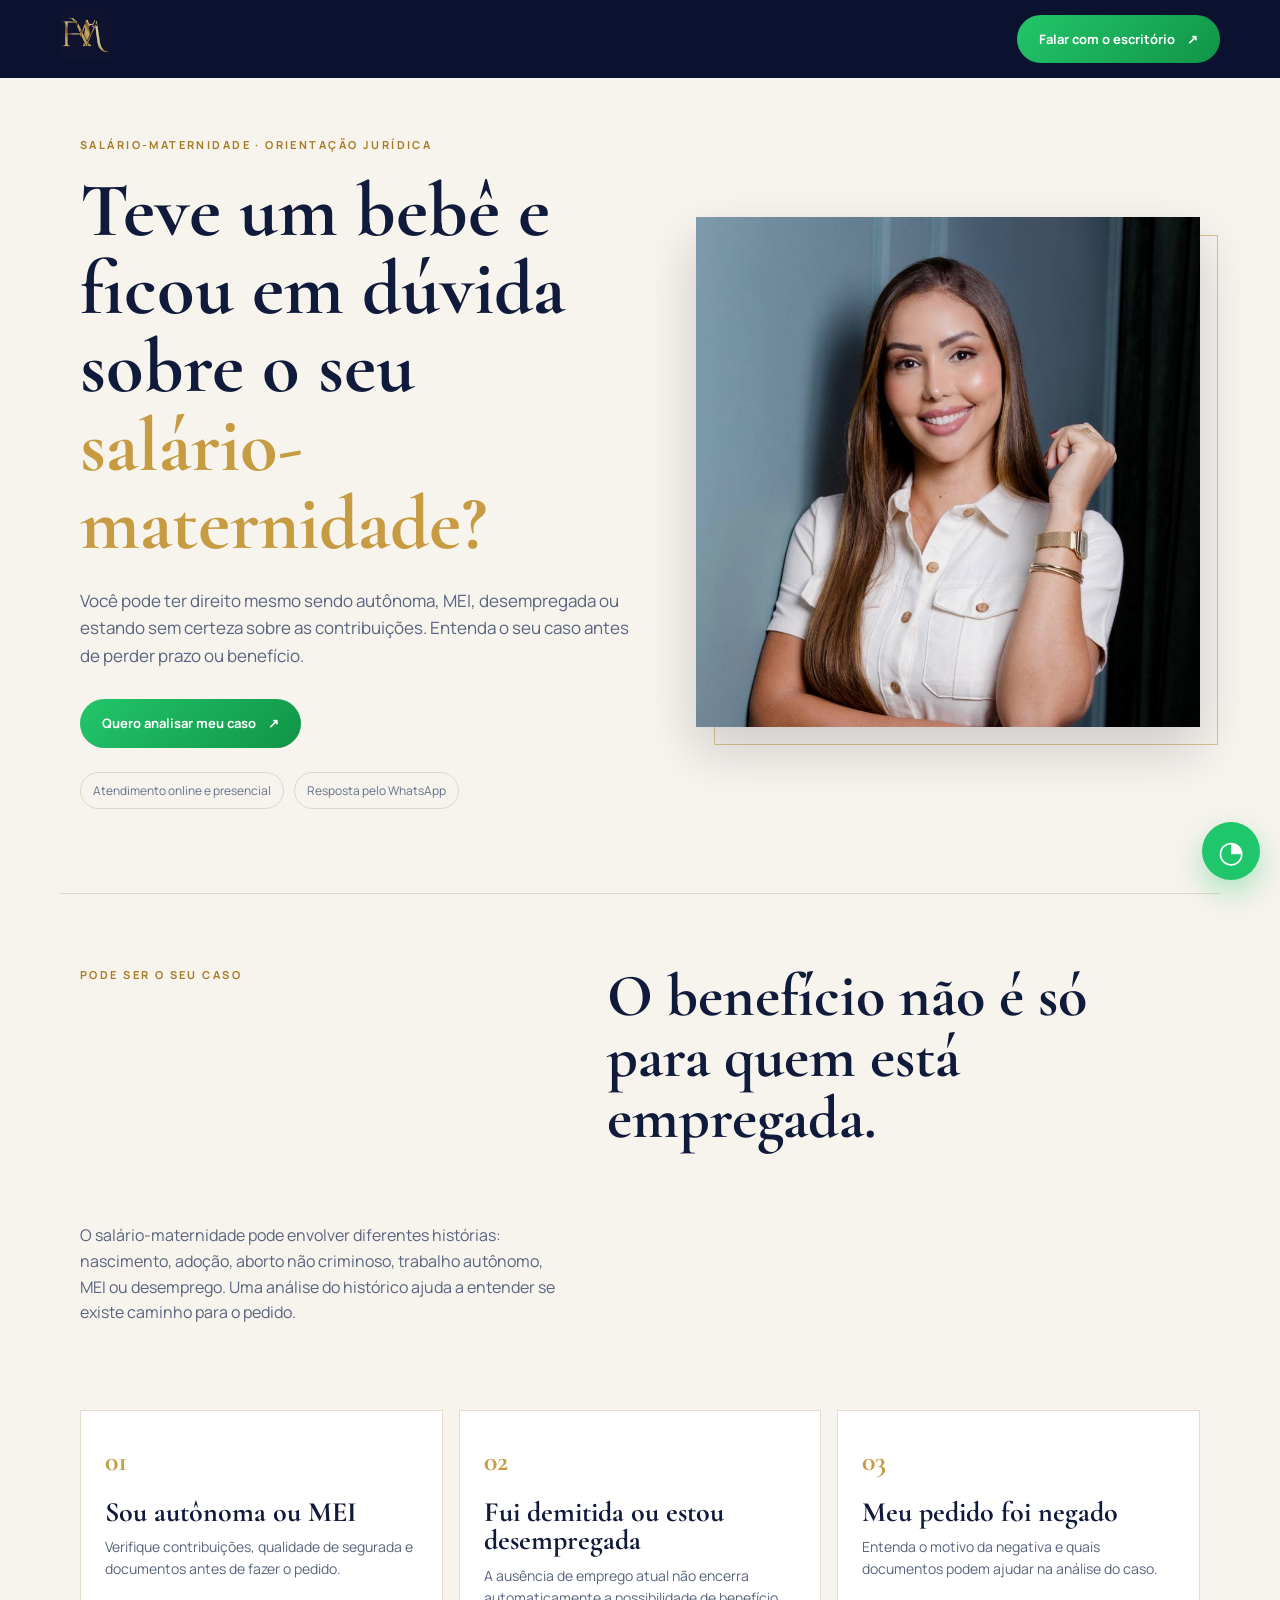
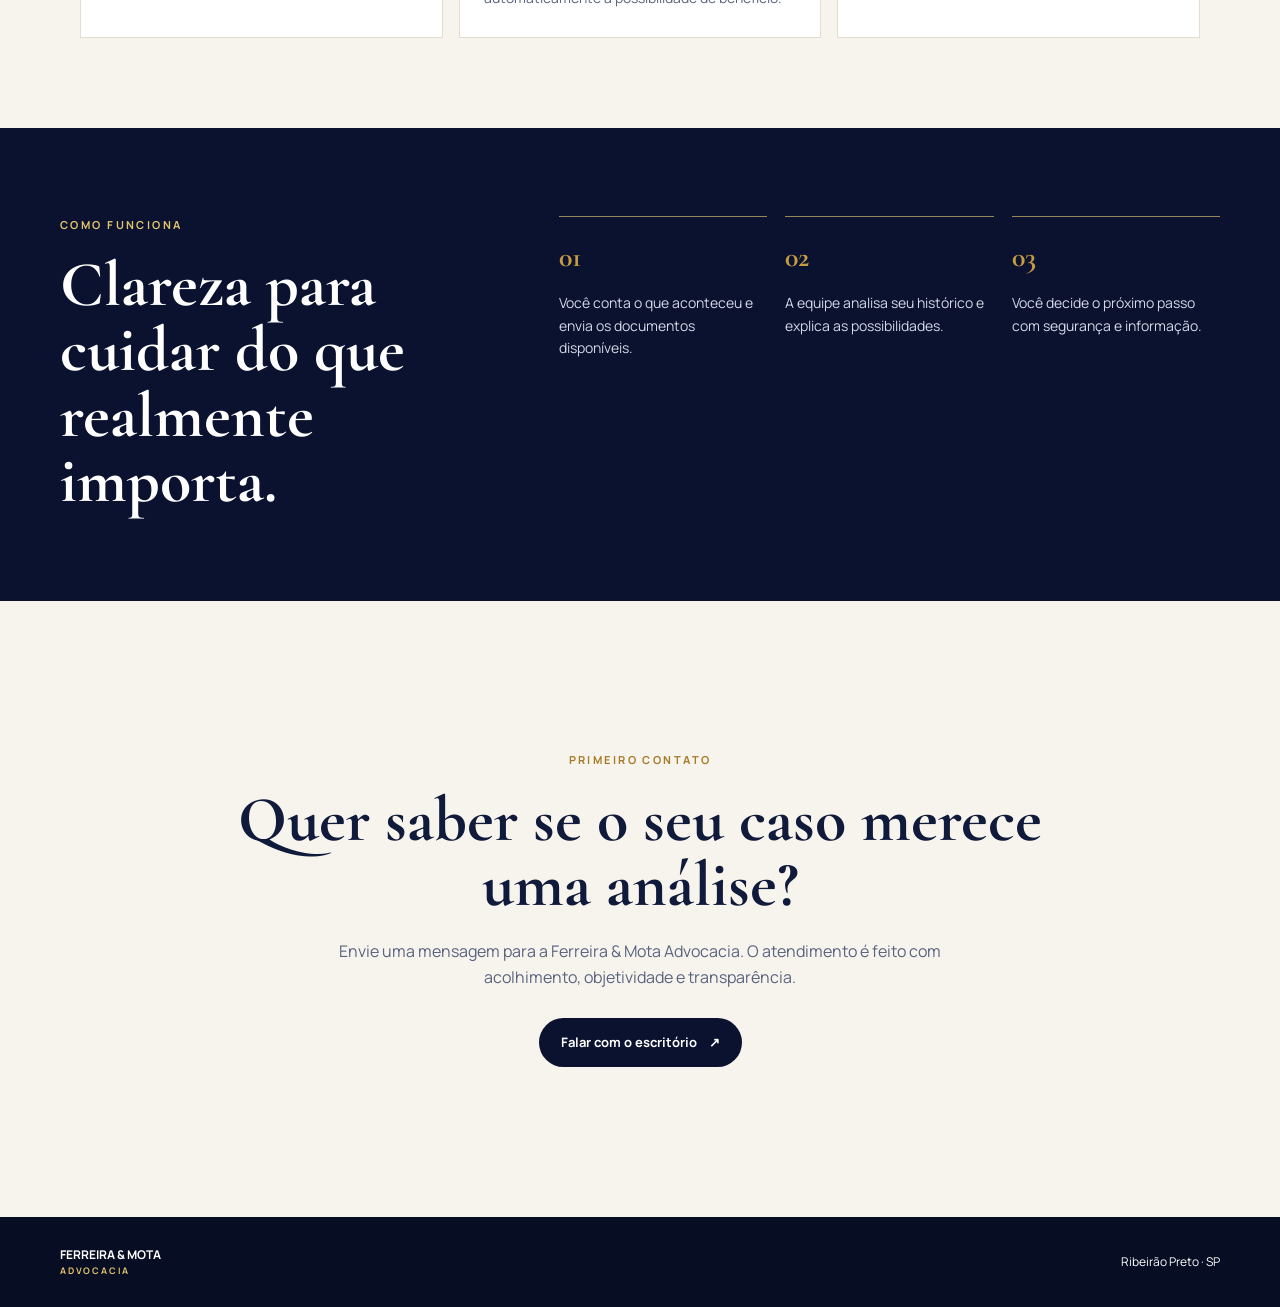
==== salariomaternidade/index.html @ eb9940be "Add salary maternity campaign landing page" ====
<!doctype html>
<html lang="pt-BR">
<head>
  <meta charset="utf-8" />
  <meta name="viewport" content="width=device-width, initial-scale=1" />
  <meta name="description" content="Orientação jurídica sobre salário-maternidade para gestantes, mães recentes, autônomas, MEIs e seguradas do INSS." />
  <link rel="canonical" href="https://ferreiraemotaadvocacia.com.br/salariomaternidade/" />
  <title>Salário-maternidade | Ferreira &amp; Mota Advocacia</title>
  <link rel="preconnect" href="https://fonts.googleapis.com">
  <link rel="preconnect" href="https://fonts.gstatic.com" crossorigin>
  <link href="https://fonts.googleapis.com/css2?family=Cormorant+Garamond:wght@500;600;700&family=Manrope:wght@400;500;600;700&display=swap" rel="stylesheet">
  <link rel="stylesheet" href="./styles.css" />
</head>
<body>
  <header class="topbar"><a href="https://ferreiraemotaadvocacia.com.br/" aria-label="Ferreira e Mota Advocacia"><img src="../assets/fm-mark.png" alt="Ferreira &amp; Mota Advocacia"></a><a class="top-cta" href="https://wa.me/5516992550625?text=Ol%C3%A1%2C%20quero%20entender%20meu%20direito%20ao%20sal%C3%A1rio-maternidade." target="_blank" rel="noreferrer">Falar com o escritório <span>↗</span></a></header>
  <main>
    <section class="hero">
      <div class="hero-copy"><p class="eyebrow">SALÁRIO-MATERNIDADE · ORIENTAÇÃO JURÍDICA</p><h1>Teve um bebê e ficou em dúvida sobre o seu <em>salário-maternidade?</em></h1><p class="lead">Você pode ter direito mesmo sendo autônoma, MEI, desempregada ou estando sem certeza sobre as contribuições. Entenda o seu caso antes de perder prazo ou benefício.</p><a class="button" href="https://wa.me/5516992550625?text=Ol%C3%A1%2C%20quero%20analisar%20meu%20direito%20ao%20sal%C3%A1rio-maternidade." target="_blank" rel="noreferrer">Quero analisar meu caso <span>↗</span></a><div class="trust"><span>Atendimento online e presencial</span><span>Resposta pelo WhatsApp</span></div></div>
      <div class="hero-photo"><img src="../assets/laila-portrait.jpg" alt="Dra. Laila Mota, da Ferreira &amp; Mota Advocacia"></div>
    </section>
    <section class="intro"><p class="eyebrow">PODE SER O SEU CASO</p><h2>O benefício não é só para quem está empregada.</h2><p>O salário-maternidade pode envolver diferentes histórias: nascimento, adoção, aborto não criminoso, trabalho autônomo, MEI ou desemprego. Uma análise do histórico ajuda a entender se existe caminho para o pedido.</p></section>
    <section class="cards"><article><b>01</b><h3>Sou autônoma ou MEI</h3><p>Verifique contribuições, qualidade de segurada e documentos antes de fazer o pedido.</p></article><article><b>02</b><h3>Fui demitida ou estou desempregada</h3><p>A ausência de emprego atual não encerra automaticamente a possibilidade de benefício.</p></article><article><b>03</b><h3>Meu pedido foi negado</h3><p>Entenda o motivo da negativa e quais documentos podem ajudar na análise do caso.</p></article></section>
    <section class="how"><div><p class="eyebrow">COMO FUNCIONA</p><h2>Clareza para cuidar do que realmente importa.</h2></div><div class="steps"><div><b>01</b><p>Você conta o que aconteceu e envia os documentos disponíveis.</p></div><div><b>02</b><p>A equipe analisa seu histórico e explica as possibilidades.</p></div><div><b>03</b><p>Você decide o próximo passo com segurança e informação.</p></div></div></section>
    <section class="cta"><p class="eyebrow">PRIMEIRO CONTATO</p><h2>Quer saber se o seu caso merece uma análise?</h2><p>Envie uma mensagem para a Ferreira &amp; Mota Advocacia. O atendimento é feito com acolhimento, objetividade e transparência.</p><a class="button light" href="https://wa.me/5516992550625?text=Ol%C3%A1%2C%20vim%20pela%20p%C3%A1gina%20de%20sal%C3%A1rio-maternidade%20e%20quero%20orienta%C3%A7%C3%A3o." target="_blank" rel="noreferrer">Falar com o escritório <span>↗</span></a></section>
  </main>
  <footer><strong>FERREIRA &amp; MOTA <small>ADVOCACIA</small></strong><span>Ribeirão Preto · SP</span></footer>
  <a class="floating" href="https://wa.me/5516992550625?text=Ol%C3%A1%2C%20quero%20orienta%C3%A7%C3%A3o%20sobre%20sal%C3%A1rio-maternidade." target="_blank" rel="noreferrer" aria-label="Falar pelo WhatsApp">◔</a>
</body>
</html>
---- salariomaternidade/styles.css ----
:root{--navy:#0b1230;--navy2:#151d42;--ink:#101a3a;--gold:#c69b42;--gold2:#e4c36e;--cream:#f7f3ed;--muted:#59647e}*{box-sizing:border-box}html{scroll-behavior:smooth}body{margin:0;background:var(--cream);color:var(--ink);font-family:Manrope,Arial,sans-serif;line-height:1.6}.topbar{height:78px;padding:14px max(20px,calc((100% - 1160px)/2));background:var(--navy);display:flex;align-items:center;justify-content:space-between;gap:18px}.topbar img{width:52px;height:52px;object-fit:cover;border-radius:8px}.top-cta,.button{display:inline-flex;align-items:center;justify-content:center;gap:12px;border-radius:999px;background:linear-gradient(135deg,#22c66b,#119447);color:#fff;text-decoration:none;font-weight:700;padding:14px 22px;font-size:13px}.hero{max-width:1160px;margin:auto;padding:58px 20px 84px;display:grid;grid-template-columns:1.05fr .95fr;gap:58px;align-items:center}.eyebrow{margin:0 0 18px;color:#a77a25;font-weight:700;font-size:11px;letter-spacing:.22em}.hero h1,h2,h3{font-family:'Cormorant Garamond',serif;line-height:1.02;margin:0}.hero h1{font-size:clamp(45px,6vw,78px);max-width:640px}.hero h1 em,h2 em{font-style:normal;color:var(--gold)}.lead{font-size:17px;color:var(--muted);max-width:590px;margin:24px 0 30px}.trust{display:flex;flex-wrap:wrap;gap:10px;margin-top:24px;color:#66708a;font-size:12px}.trust span{border:1px solid #dfd6c8;border-radius:99px;padding:8px 12px}.hero-photo{position:relative}.hero-photo:before{content:"";position:absolute;inset:18px -18px -18px 18px;border:1px solid rgba(198,155,66,.55);z-index:0}.hero-photo img{position:relative;z-index:1;display:block;width:100%;height:510px;object-fit:cover;object-position:center 20%;filter:saturate(.92);box-shadow:0 22px 50px rgba(11,18,48,.18)}.intro{max-width:1160px;margin:auto;padding:72px 20px 60px;border-top:1px solid #dfd6c8;display:grid;grid-template-columns:.9fr 1.1fr;gap:42px}.intro h2{font-size:clamp(38px,5vw,60px)}.intro>p:last-child{margin:32px 0 0;color:var(--muted);font-size:16px;max-width:530px}.cards{max-width:1160px;margin:auto;padding:24px 20px 90px;display:grid;grid-template-columns:repeat(3,1fr);gap:16px}.cards article{background:#fff;border:1px solid #e5dcd0;padding:28px 24px;min-height:220px}.cards b,.steps b{color:var(--gold);font-family:'Cormorant Garamond',serif;font-size:28px}.cards h3{font-size:28px;margin:14px 0 10px}.cards p,.steps p{color:var(--muted);margin:0;font-size:14px}.how{background:var(--navy);color:#fff;padding:88px max(20px,calc((100% - 1160px)/2));display:grid;grid-template-columns:.8fr 1.2fr;gap:58px}.how h2{font-size:clamp(40px,5vw,64px)}.how .eyebrow{color:var(--gold2)}.steps{display:grid;grid-template-columns:repeat(3,1fr);gap:18px}.steps>div{border-top:1px solid rgba(228,195,110,.65);padding-top:18px}.steps p{color:#d4d8e5;margin-top:12px}.cta{max-width:920px;margin:88px auto;padding:62px 30px;text-align:center}.cta h2{font-size:clamp(40px,5vw,65px)}.cta p:not(.eyebrow){color:var(--muted);max-width:620px;margin:22px auto 28px}.button.light{background:var(--navy)}footer{padding:28px max(20px,calc((100% - 1160px)/2));background:#070d22;color:#fff;display:flex;justify-content:space-between;gap:18px;align-items:center;font-size:12px}footer small{display:block;color:var(--gold2);font-size:9px;letter-spacing:.2em}.floating{position:fixed;right:20px;bottom:20px;width:58px;height:58px;border-radius:50%;background:#20c66b;color:white;display:grid;place-items:center;text-decoration:none;font-size:30px;box-shadow:0 12px 30px rgba(32,198,107,.35);z-index:5}@media(max-width:780px){.topbar{height:70px}.topbar img{width:44px;height:44px}.top-cta{padding:12px 16px;font-size:11px}.hero,.intro,.how{grid-template-columns:1fr}.hero{padding-top:42px;gap:42px}.hero h1{font-size:50px}.hero-photo img{height:430px}.intro{gap:14px}.cards,.steps{grid-template-columns:1fr}.cards{padding-bottom:64px}.how{gap:38px;padding-top:70px;padding-bottom:70px}.cta{margin:48px auto;padding:42px 20px}footer{display:block}footer span{display:block;margin-top:10px}}
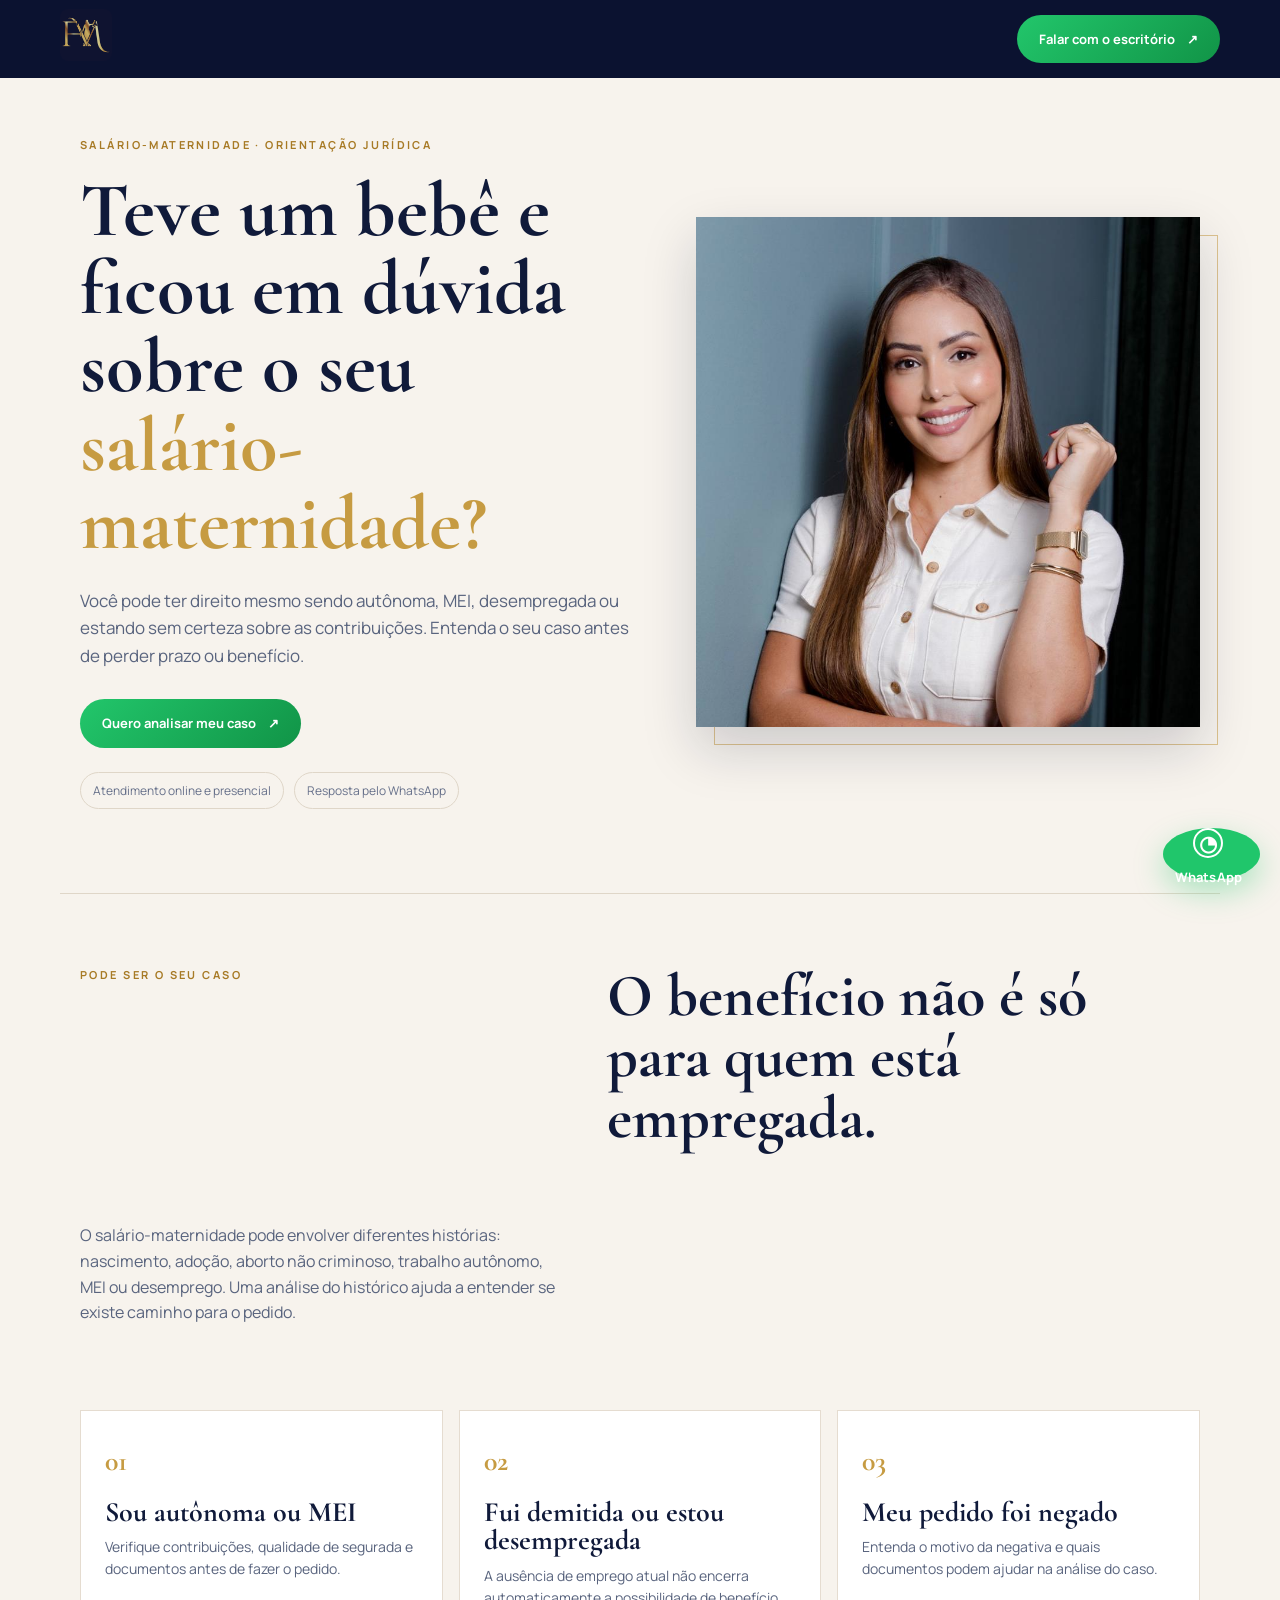
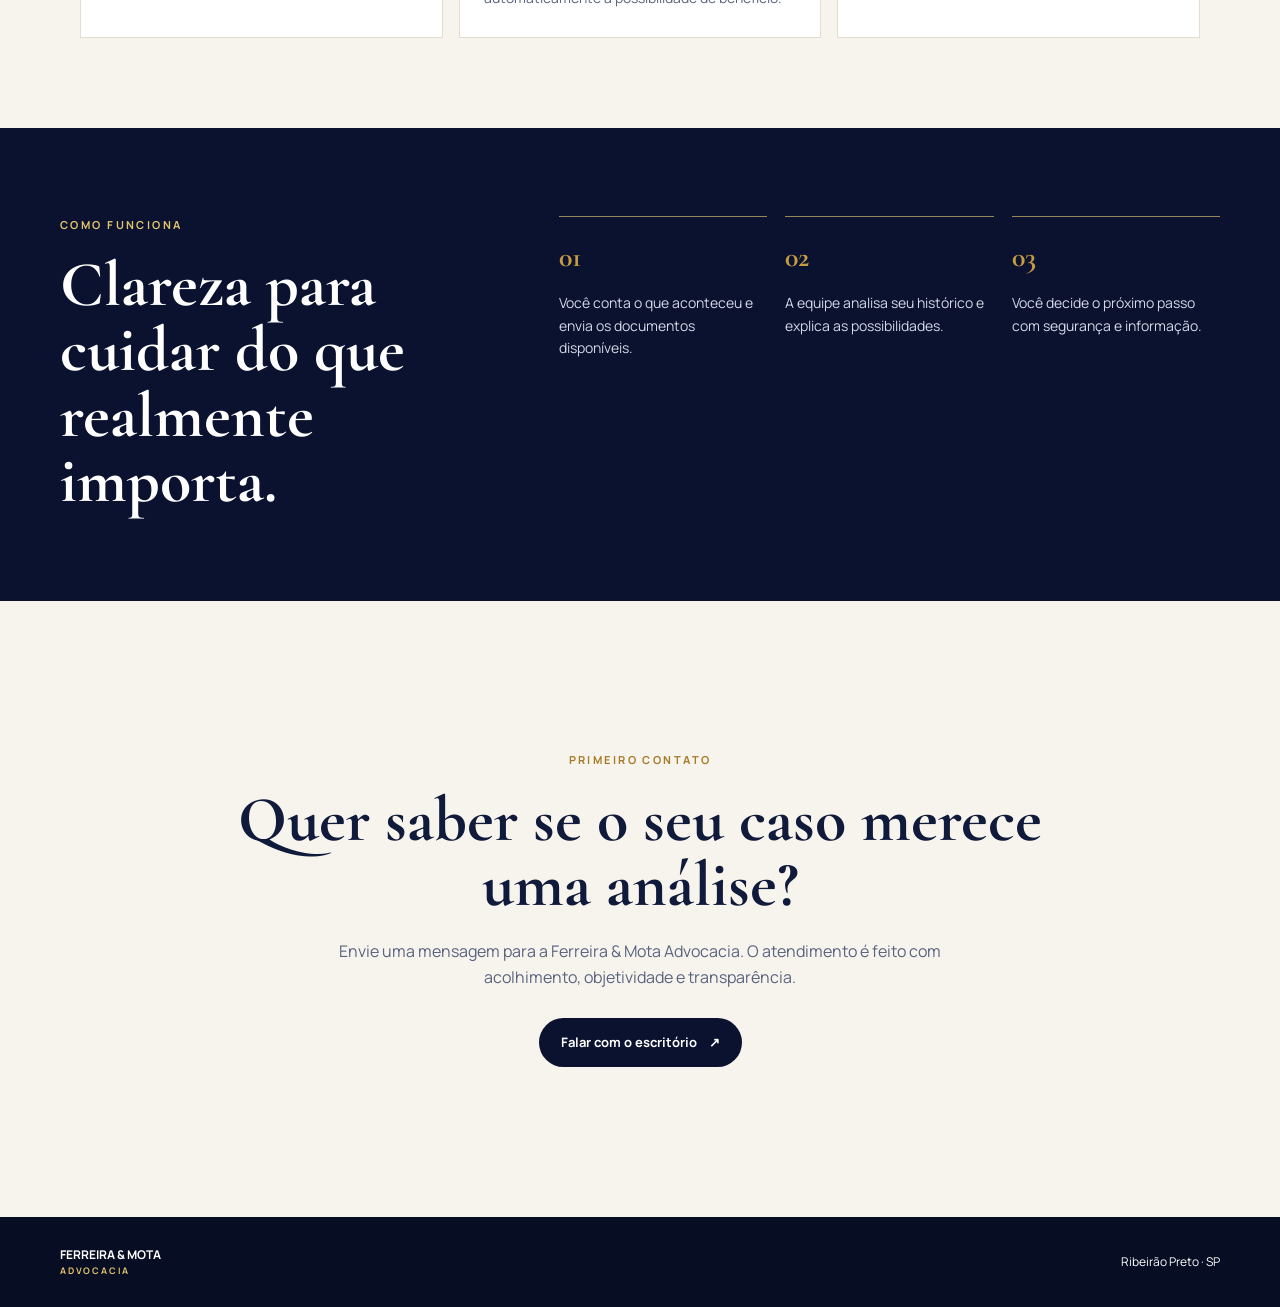
==== commit 32e2bf80: "Clarify floating WhatsApp button" ====
--- a/salariomaternidade/index.html
+++ b/salariomaternidade/index.html
@@ -10,6 +10,7 @@
   <link rel="preconnect" href="https://fonts.gstatic.com" crossorigin>
   <link href="https://fonts.googleapis.com/css2?family=Cormorant+Garamond:wght@500;600;700&family=Manrope:wght@400;500;600;700&display=swap" rel="stylesheet">
   <link rel="stylesheet" href="./styles.css" />
+  <style>.floating{width:auto;height:52px;padding:0 18px 0 12px;gap:9px;font-size:13px;font-family:Manrope,Arial,sans-serif;font-weight:700;letter-spacing:.01em}.floating .wa-icon{width:30px;height:30px;border:2px solid #fff;border-radius:50%;display:grid;place-items:center;font-size:21px;line-height:1}.floating:hover{transform:translateY(-2px) scale(1.02)}@media(max-width:780px){.floating{height:50px;padding-right:16px}.floating .wa-icon{width:29px;height:29px}}</style>
 </head>
 <body>
   <header class="topbar"><a href="https://ferreiraemotaadvocacia.com.br/" aria-label="Ferreira e Mota Advocacia"><img src="../assets/fm-mark.png" alt="Ferreira &amp; Mota Advocacia"></a><a class="top-cta" href="https://wa.me/5516992550625?text=Ol%C3%A1%2C%20quero%20entender%20meu%20direito%20ao%20sal%C3%A1rio-maternidade." target="_blank" rel="noreferrer">Falar com o escritório <span>↗</span></a></header>
@@ -24,6 +25,6 @@
     <section class="cta"><p class="eyebrow">PRIMEIRO CONTATO</p><h2>Quer saber se o seu caso merece uma análise?</h2><p>Envie uma mensagem para a Ferreira &amp; Mota Advocacia. O atendimento é feito com acolhimento, objetividade e transparência.</p><a class="button light" href="https://wa.me/5516992550625?text=Ol%C3%A1%2C%20vim%20pela%20p%C3%A1gina%20de%20sal%C3%A1rio-maternidade%20e%20quero%20orienta%C3%A7%C3%A3o." target="_blank" rel="noreferrer">Falar com o escritório <span>↗</span></a></section>
   </main>
   <footer><strong>FERREIRA &amp; MOTA <small>ADVOCACIA</small></strong><span>Ribeirão Preto · SP</span></footer>
-  <a class="floating" href="https://wa.me/5516992550625?text=Ol%C3%A1%2C%20quero%20orienta%C3%A7%C3%A3o%20sobre%20sal%C3%A1rio-maternidade." target="_blank" rel="noreferrer" aria-label="Falar pelo WhatsApp">◔</a>
+  <a class="floating" href="https://wa.me/5516992550625?text=Ol%C3%A1%2C%20quero%20orienta%C3%A7%C3%A3o%20sobre%20sal%C3%A1rio-maternidade." target="_blank" rel="noreferrer" aria-label="Falar pelo WhatsApp"><span class="wa-icon">◔</span><span>WhatsApp</span></a>
 </body>
 </html>
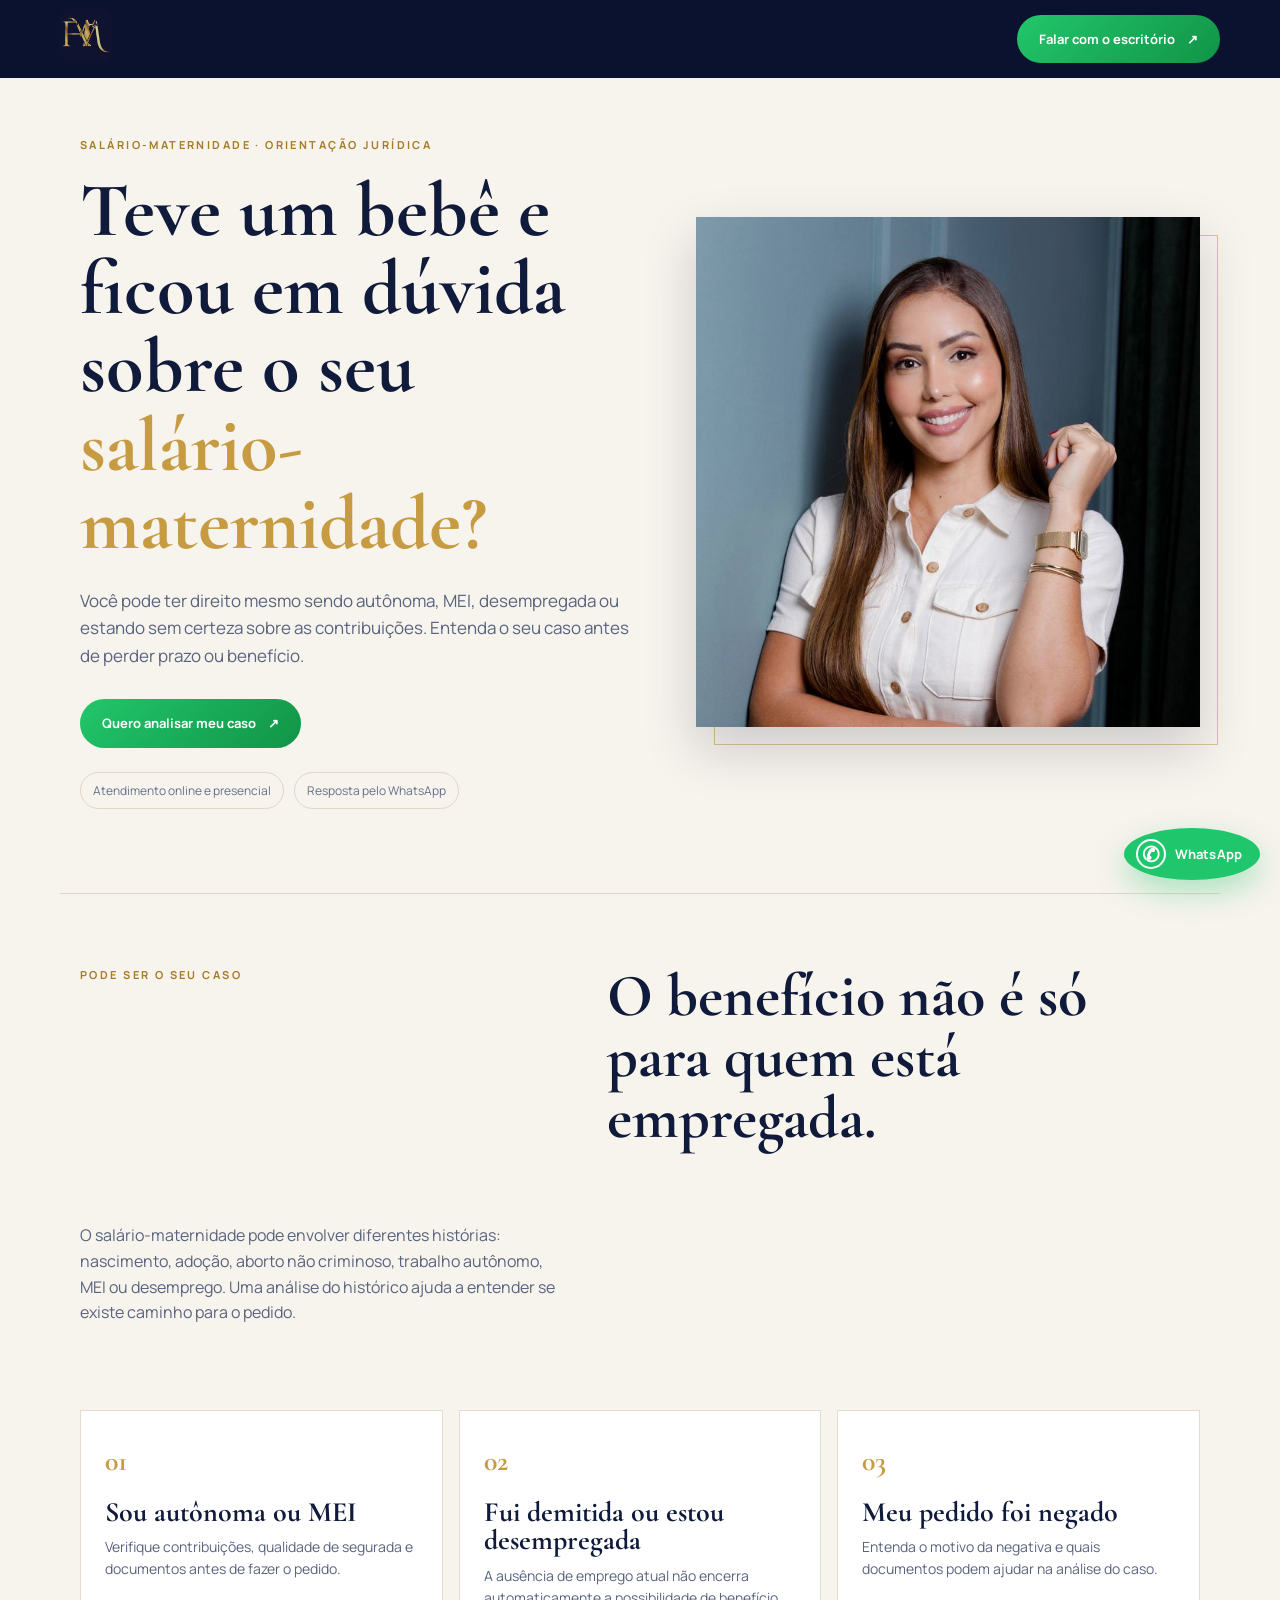
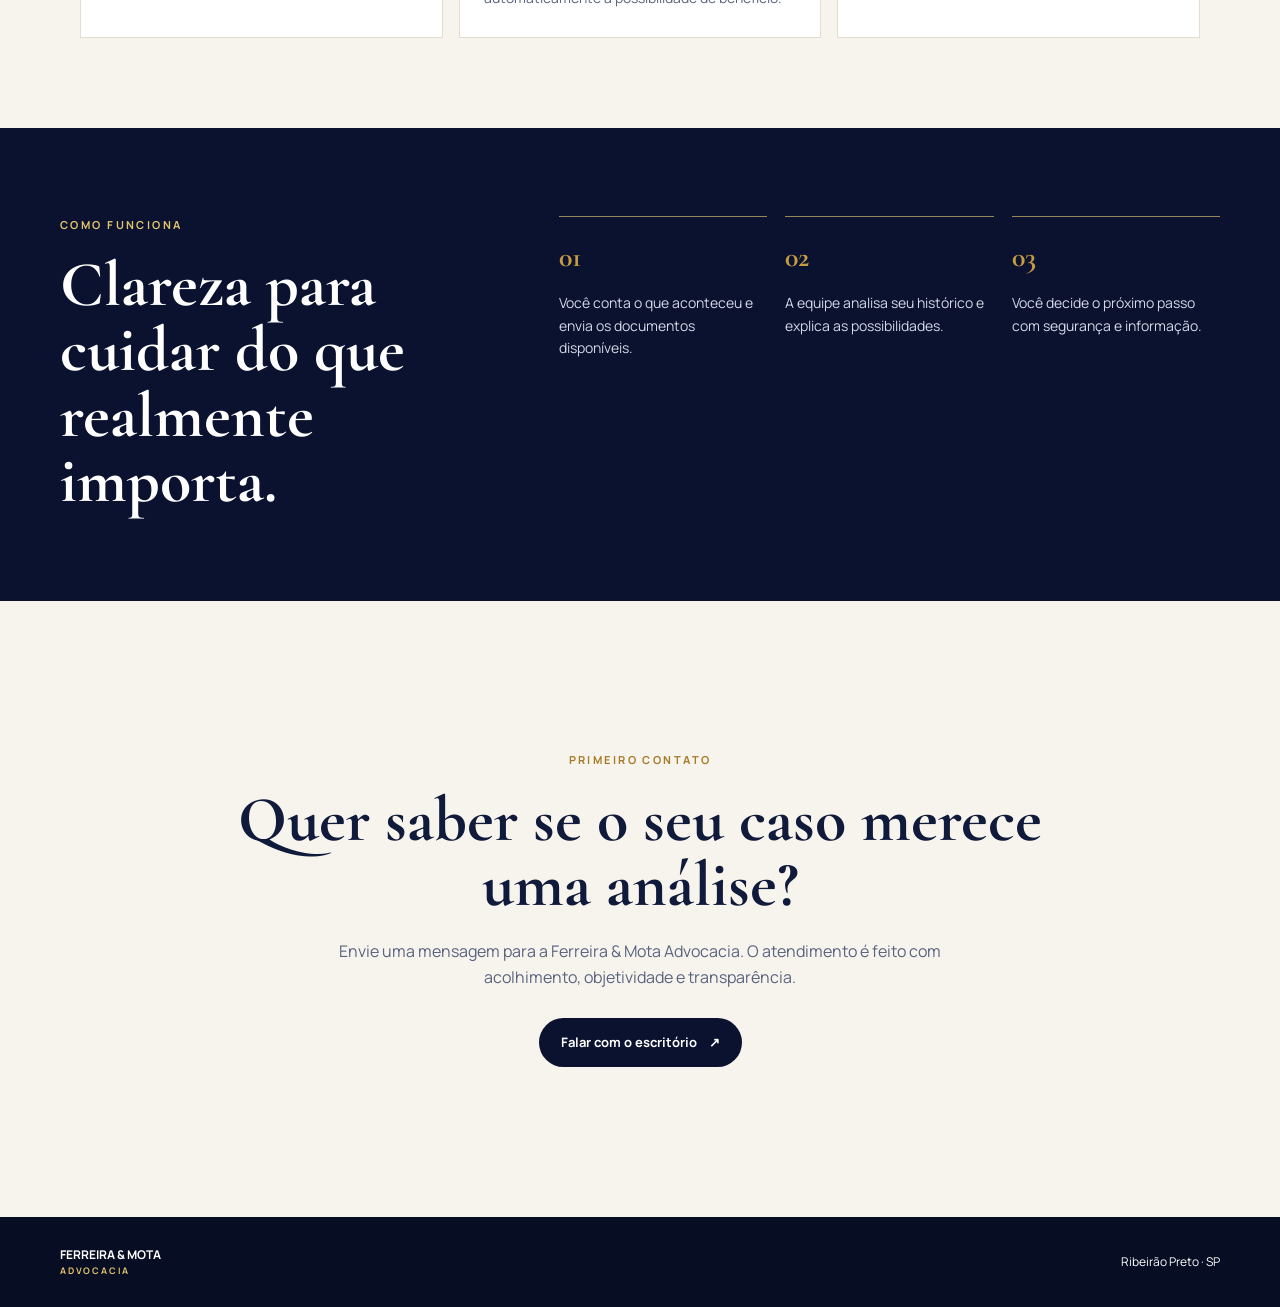
==== commit d9afb444: "Polish floating WhatsApp button layout" ====
--- a/salariomaternidade/index.html
+++ b/salariomaternidade/index.html
@@ -10,7 +10,7 @@
   <link rel="preconnect" href="https://fonts.gstatic.com" crossorigin>
   <link href="https://fonts.googleapis.com/css2?family=Cormorant+Garamond:wght@500;600;700&family=Manrope:wght@400;500;600;700&display=swap" rel="stylesheet">
   <link rel="stylesheet" href="./styles.css" />
-  <style>.floating{width:auto;height:52px;padding:0 18px 0 12px;gap:9px;font-size:13px;font-family:Manrope,Arial,sans-serif;font-weight:700;letter-spacing:.01em}.floating .wa-icon{width:30px;height:30px;border:2px solid #fff;border-radius:50%;display:grid;place-items:center;font-size:21px;line-height:1}.floating:hover{transform:translateY(-2px) scale(1.02)}@media(max-width:780px){.floating{height:50px;padding-right:16px}.floating .wa-icon{width:29px;height:29px}}</style>
+  <style>.floating{display:flex;align-items:center;justify-content:center;white-space:nowrap;width:auto;height:52px;padding:0 18px 0 12px;gap:9px;font-size:13px;font-family:Manrope,Arial,sans-serif;font-weight:700;line-height:1;letter-spacing:.01em}.floating .wa-icon{width:30px;height:30px;border:2px solid #fff;border-radius:50%;display:grid;place-items:center;flex:0 0 30px;font-size:21px;line-height:1}.floating:hover{transform:translateY(-2px) scale(1.02)}@media(max-width:780px){.floating{height:50px;padding-right:16px}.floating .wa-icon{width:29px;height:29px;flex-basis:29px}}</style>
 </head>
 <body>
   <header class="topbar"><a href="https://ferreiraemotaadvocacia.com.br/" aria-label="Ferreira e Mota Advocacia"><img src="../assets/fm-mark.png" alt="Ferreira &amp; Mota Advocacia"></a><a class="top-cta" href="https://wa.me/5516992550625?text=Ol%C3%A1%2C%20quero%20entender%20meu%20direito%20ao%20sal%C3%A1rio-maternidade." target="_blank" rel="noreferrer">Falar com o escritório <span>↗</span></a></header>
@@ -25,6 +25,6 @@
     <section class="cta"><p class="eyebrow">PRIMEIRO CONTATO</p><h2>Quer saber se o seu caso merece uma análise?</h2><p>Envie uma mensagem para a Ferreira &amp; Mota Advocacia. O atendimento é feito com acolhimento, objetividade e transparência.</p><a class="button light" href="https://wa.me/5516992550625?text=Ol%C3%A1%2C%20vim%20pela%20p%C3%A1gina%20de%20sal%C3%A1rio-maternidade%20e%20quero%20orienta%C3%A7%C3%A3o." target="_blank" rel="noreferrer">Falar com o escritório <span>↗</span></a></section>
   </main>
   <footer><strong>FERREIRA &amp; MOTA <small>ADVOCACIA</small></strong><span>Ribeirão Preto · SP</span></footer>
-  <a class="floating" href="https://wa.me/5516992550625?text=Ol%C3%A1%2C%20quero%20orienta%C3%A7%C3%A3o%20sobre%20sal%C3%A1rio-maternidade." target="_blank" rel="noreferrer" aria-label="Falar pelo WhatsApp"><span class="wa-icon">◔</span><span>WhatsApp</span></a>
+  <a class="floating" href="https://wa.me/5516992550625?text=Ol%C3%A1%2C%20quero%20orienta%C3%A7%C3%A3o%20sobre%20sal%C3%A1rio-maternidade." target="_blank" rel="noreferrer" aria-label="Falar pelo WhatsApp"><span class="wa-icon">✆</span><span>WhatsApp</span></a>
 </body>
 </html>
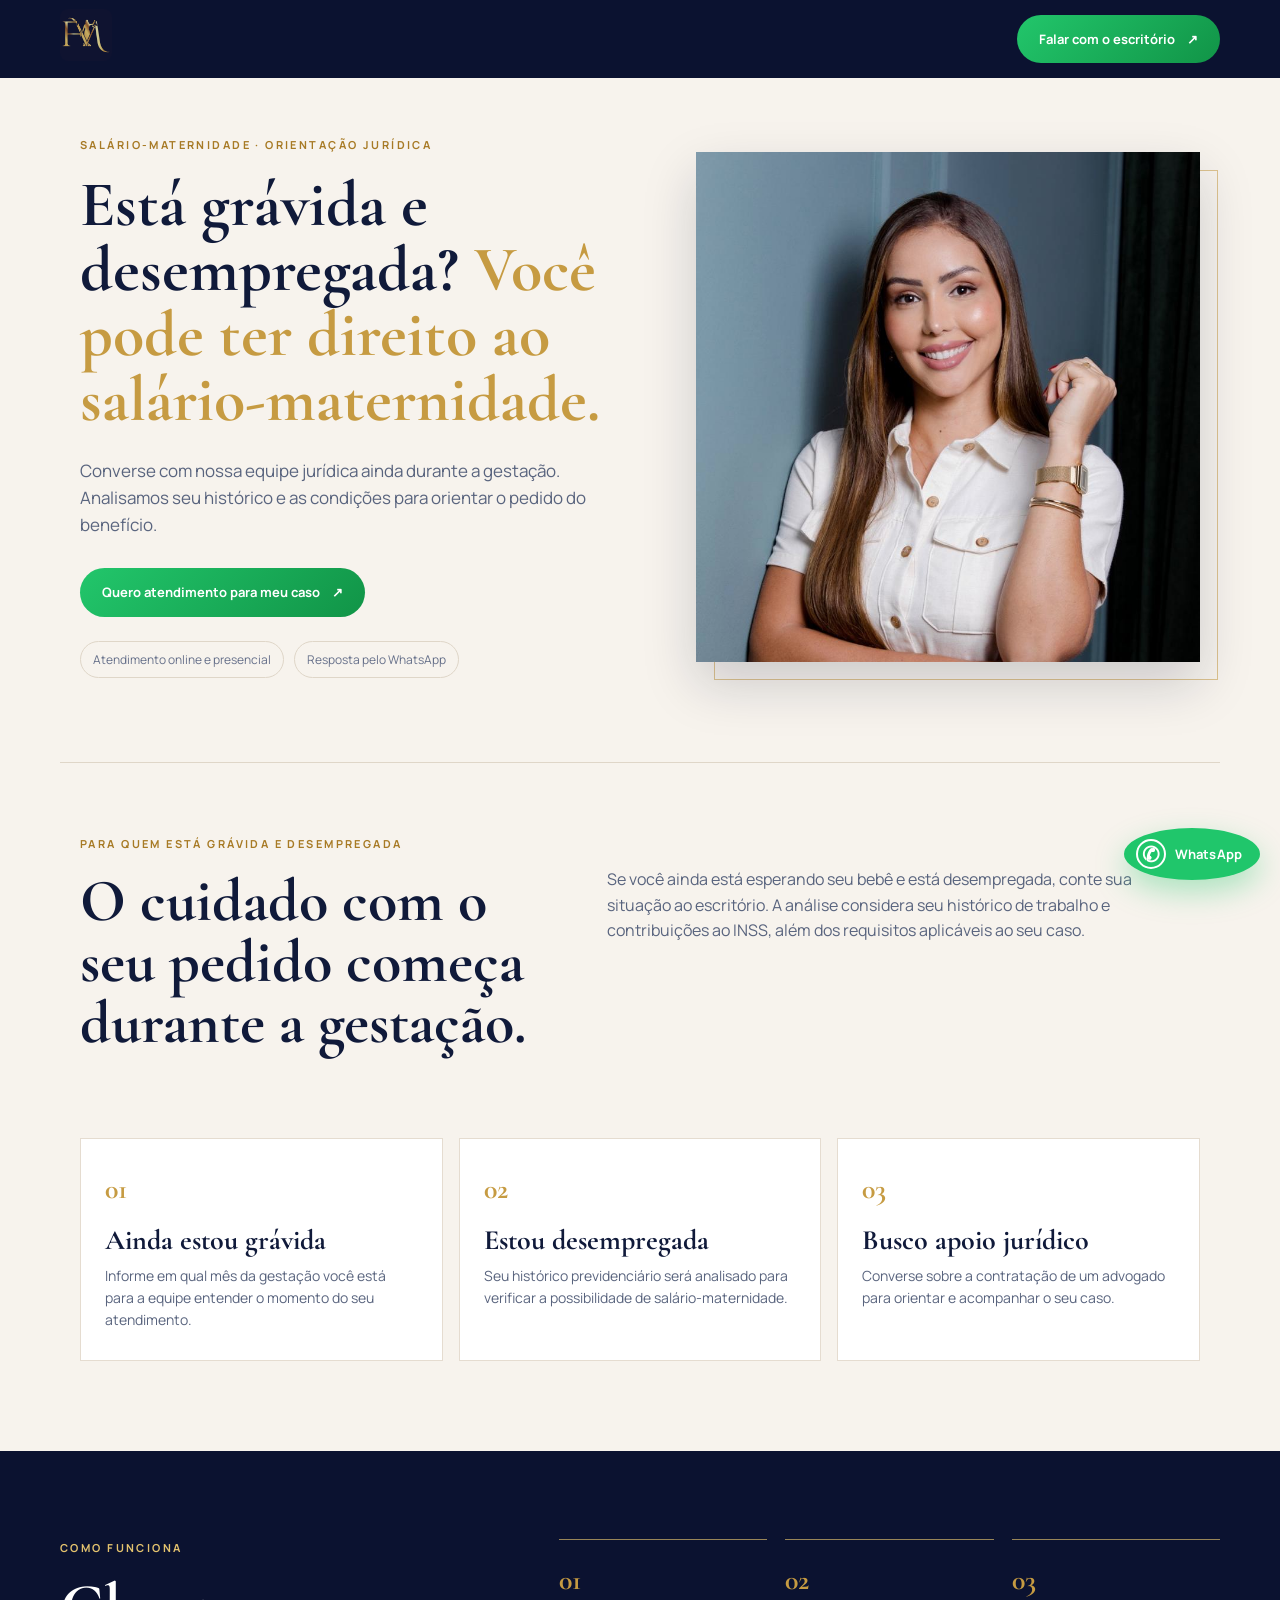
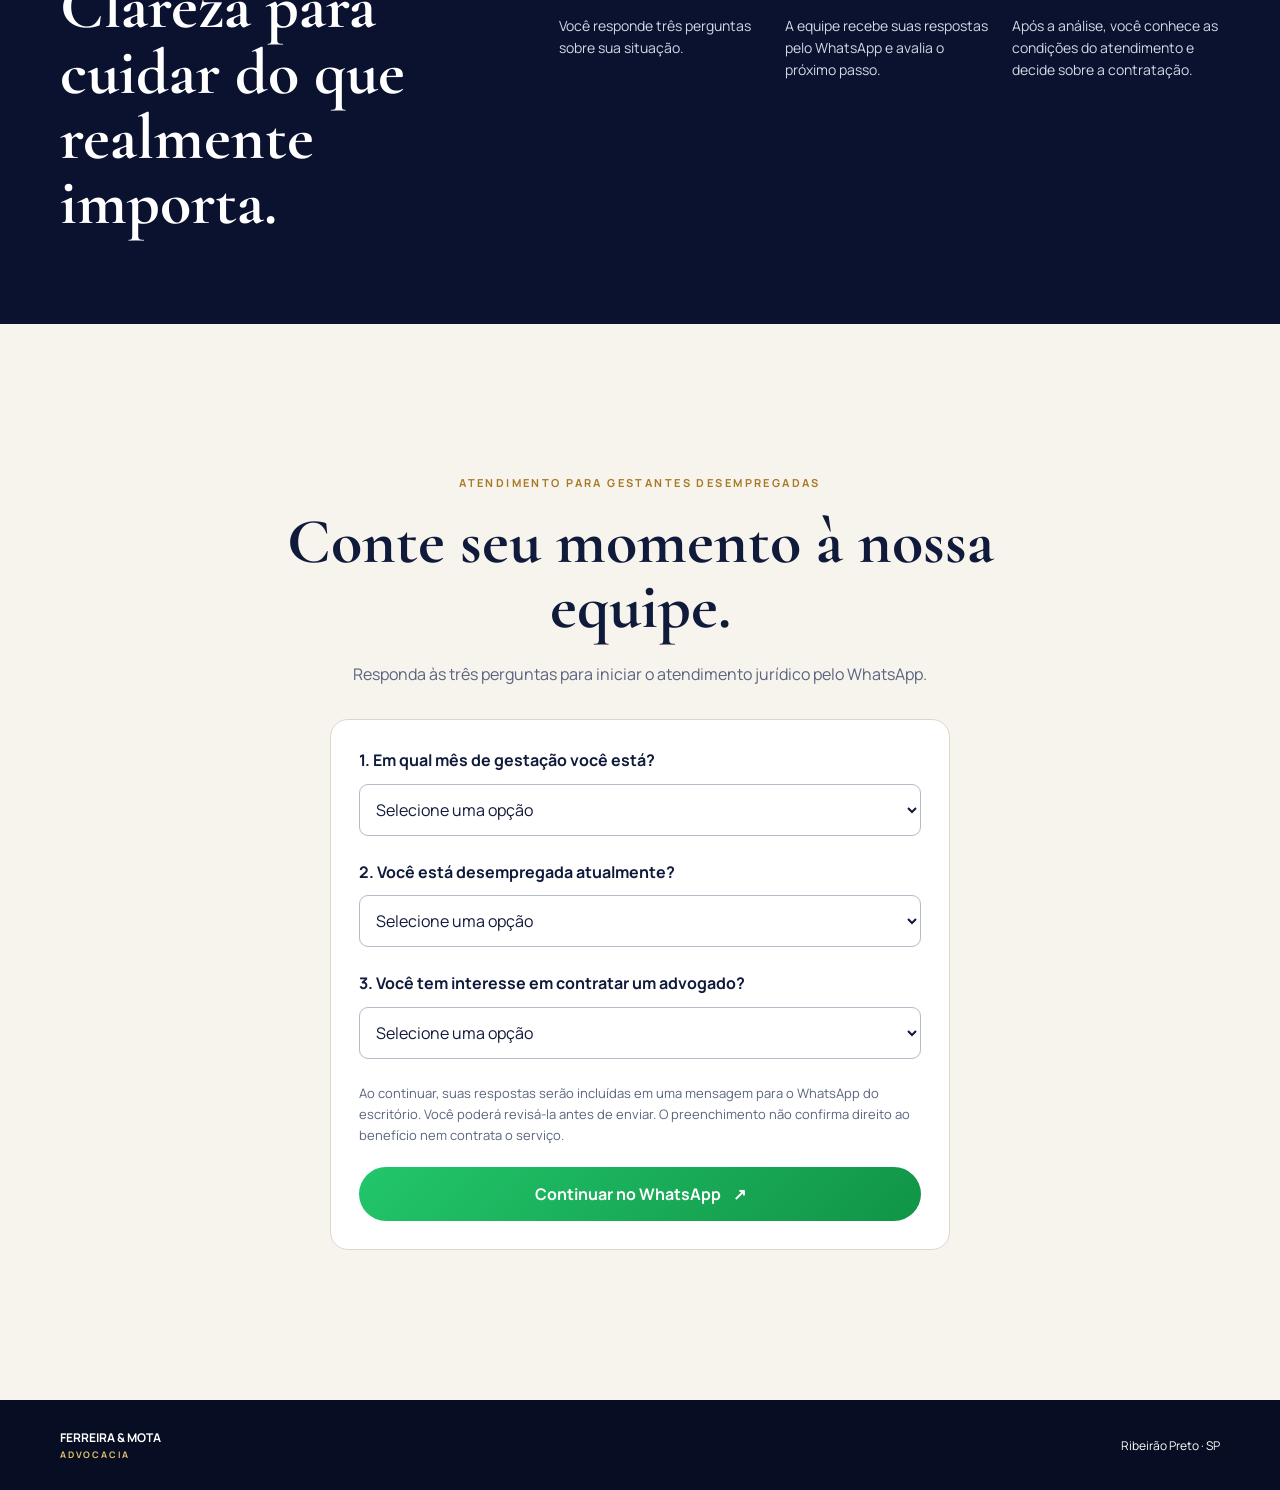
==== commit 135f0633: "Focus maternity campaign on pregnant unemployed leads and add qualification form" ====
--- a/salariomaternidade/index.html
+++ b/salariomaternidade/index.html
@@ -3,7 +3,7 @@
 <head>
   <meta charset="utf-8" />
   <meta name="viewport" content="width=device-width, initial-scale=1" />
-  <meta name="description" content="Orientação jurídica sobre salário-maternidade para gestantes, mães recentes, autônomas, MEIs e seguradas do INSS." />
+  <meta name="description" content="Está grávida e desempregada? Atendimento jurídico sobre salário-maternidade para gestantes. Conte seu caso à Ferreira & Mota Advocacia." />
   <link rel="canonical" href="https://ferreiraemotaadvocacia.com.br/salariomaternidade/" />
   <title>Salário-maternidade | Ferreira &amp; Mota Advocacia</title>
   <link rel="preconnect" href="https://fonts.googleapis.com">
@@ -11,20 +11,32 @@
   <link href="https://fonts.googleapis.com/css2?family=Cormorant+Garamond:wght@500;600;700&family=Manrope:wght@400;500;600;700&display=swap" rel="stylesheet">
   <link rel="stylesheet" href="./styles.css" />
   <style>.floating{display:flex;align-items:center;justify-content:center;white-space:nowrap;width:auto;height:52px;padding:0 18px 0 12px;gap:9px;font-size:13px;font-family:Manrope,Arial,sans-serif;font-weight:700;line-height:1;letter-spacing:.01em}.floating .wa-icon{width:30px;height:30px;border:2px solid #fff;border-radius:50%;display:grid;place-items:center;flex:0 0 30px;font-size:21px;line-height:1}.floating:hover{transform:translateY(-2px) scale(1.02)}@media(max-width:780px){.floating{height:50px;padding-right:16px}.floating .wa-icon{width:29px;height:29px;flex-basis:29px}}</style>
+  <link rel="stylesheet" href="./triagem.css?v=1" />
+  <script src="./triagem.js?v=1" defer></script>
 </head>
 <body>
-  <header class="topbar"><a href="https://ferreiraemotaadvocacia.com.br/" aria-label="Ferreira e Mota Advocacia"><img src="../assets/fm-mark.png" alt="Ferreira &amp; Mota Advocacia"></a><a class="top-cta" href="https://wa.me/5516992550625?text=Ol%C3%A1%2C%20quero%20entender%20meu%20direito%20ao%20sal%C3%A1rio-maternidade." target="_blank" rel="noreferrer">Falar com o escritório <span>↗</span></a></header>
+  <header class="topbar"><a href="https://ferreiraemotaadvocacia.com.br/" aria-label="Ferreira e Mota Advocacia"><img src="../assets/fm-mark.png" alt="Ferreira &amp; Mota Advocacia"></a><a class="top-cta" href="#atendimento">Falar com o escritório <span>↗</span></a></header>
   <main>
     <section class="hero">
-      <div class="hero-copy"><p class="eyebrow">SALÁRIO-MATERNIDADE · ORIENTAÇÃO JURÍDICA</p><h1>Teve um bebê e ficou em dúvida sobre o seu <em>salário-maternidade?</em></h1><p class="lead">Você pode ter direito mesmo sendo autônoma, MEI, desempregada ou estando sem certeza sobre as contribuições. Entenda o seu caso antes de perder prazo ou benefício.</p><a class="button" href="https://wa.me/5516992550625?text=Ol%C3%A1%2C%20quero%20analisar%20meu%20direito%20ao%20sal%C3%A1rio-maternidade." target="_blank" rel="noreferrer">Quero analisar meu caso <span>↗</span></a><div class="trust"><span>Atendimento online e presencial</span><span>Resposta pelo WhatsApp</span></div></div>
+      <div class="hero-copy"><p class="eyebrow">SALÁRIO-MATERNIDADE · ORIENTAÇÃO JURÍDICA</p><h1>Está grávida e desempregada? <em>Você pode ter direito ao salário-maternidade.</em></h1><p class="lead">Converse com nossa equipe jurídica ainda durante a gestação. Analisamos seu histórico e as condições para orientar o pedido do benefício.</p><a class="button" href="#atendimento">Quero atendimento para meu caso <span>↗</span></a><div class="trust"><span>Atendimento online e presencial</span><span>Resposta pelo WhatsApp</span></div></div>
       <div class="hero-photo"><img src="../assets/laila-portrait.jpg" alt="Dra. Laila Mota, da Ferreira &amp; Mota Advocacia"></div>
     </section>
-    <section class="intro"><p class="eyebrow">PODE SER O SEU CASO</p><h2>O benefício não é só para quem está empregada.</h2><p>O salário-maternidade pode envolver diferentes histórias: nascimento, adoção, aborto não criminoso, trabalho autônomo, MEI ou desemprego. Uma análise do histórico ajuda a entender se existe caminho para o pedido.</p></section>
-    <section class="cards"><article><b>01</b><h3>Sou autônoma ou MEI</h3><p>Verifique contribuições, qualidade de segurada e documentos antes de fazer o pedido.</p></article><article><b>02</b><h3>Fui demitida ou estou desempregada</h3><p>A ausência de emprego atual não encerra automaticamente a possibilidade de benefício.</p></article><article><b>03</b><h3>Meu pedido foi negado</h3><p>Entenda o motivo da negativa e quais documentos podem ajudar na análise do caso.</p></article></section>
-    <section class="how"><div><p class="eyebrow">COMO FUNCIONA</p><h2>Clareza para cuidar do que realmente importa.</h2></div><div class="steps"><div><b>01</b><p>Você conta o que aconteceu e envia os documentos disponíveis.</p></div><div><b>02</b><p>A equipe analisa seu histórico e explica as possibilidades.</p></div><div><b>03</b><p>Você decide o próximo passo com segurança e informação.</p></div></div></section>
-    <section class="cta"><p class="eyebrow">PRIMEIRO CONTATO</p><h2>Quer saber se o seu caso merece uma análise?</h2><p>Envie uma mensagem para a Ferreira &amp; Mota Advocacia. O atendimento é feito com acolhimento, objetividade e transparência.</p><a class="button light" href="https://wa.me/5516992550625?text=Ol%C3%A1%2C%20vim%20pela%20p%C3%A1gina%20de%20sal%C3%A1rio-maternidade%20e%20quero%20orienta%C3%A7%C3%A3o." target="_blank" rel="noreferrer">Falar com o escritório <span>↗</span></a></section>
+    <section class="intro"><div><p class="eyebrow">PARA QUEM ESTÁ GRÁVIDA E DESEMPREGADA</p><h2>O cuidado com o seu pedido começa durante a gestação.</h2></div><p>Se você ainda está esperando seu bebê e está desempregada, conte sua situação ao escritório. A análise considera seu histórico de trabalho e contribuições ao INSS, além dos requisitos aplicáveis ao seu caso.</p></section>
+    <section class="cards"><article><b>01</b><h3>Ainda estou grávida</h3><p>Informe em qual mês da gestação você está para a equipe entender o momento do seu atendimento.</p></article><article><b>02</b><h3>Estou desempregada</h3><p>Seu histórico previdenciário será analisado para verificar a possibilidade de salário-maternidade.</p></article><article><b>03</b><h3>Busco apoio jurídico</h3><p>Converse sobre a contratação de um advogado para orientar e acompanhar o seu caso.</p></article></section>
+    <section class="how"><div><p class="eyebrow">COMO FUNCIONA</p><h2>Clareza para cuidar do que realmente importa.</h2></div><div class="steps"><div><b>01</b><p>Você responde três perguntas sobre sua situação.</p></div><div><b>02</b><p>A equipe recebe suas respostas pelo WhatsApp e avalia o próximo passo.</p></div><div><b>03</b><p>Após a análise, você conhece as condições do atendimento e decide sobre a contratação.</p></div></div></section>
+    <section class="cta" id="atendimento"><p class="eyebrow">ATENDIMENTO PARA GESTANTES DESEMPREGADAS</p><h2>Conte seu momento à nossa equipe.</h2><p>Responda às três perguntas para iniciar o atendimento jurídico pelo WhatsApp.</p>
+<form id="triagem">
+<label for="gestacao">1. Em qual mês de gestação você está?</label>
+<select id="gestacao" name="gestacao" required><option value="">Selecione uma opção</option><option>1º mês</option><option>2º mês</option><option>3º mês</option><option>4º mês</option><option>5º mês</option><option>6º mês</option><option>7º mês</option><option>8º mês</option><option>9º mês</option><option>Não sei o mês exato</option><option>Meu bebê já nasceu</option><option>Não estou grávida</option></select>
+<label for="trabalho">2. Você está desempregada atualmente?</label>
+<select id="trabalho" name="trabalho" required><option value="">Selecione uma opção</option><option>Sim, estou desempregada</option><option>Não, trabalho com carteira assinada</option><option>Não, sou MEI ou trabalho por conta própria</option><option>Outra situação</option></select>
+<label for="interesse">3. Você tem interesse em contratar um advogado?</label>
+<select id="interesse" name="interesse" required><option value="">Selecione uma opção</option><option>Sim, tenho interesse em contratar</option><option>Quero conhecer as condições antes de decidir</option><option>No momento, quero apenas informações</option></select>
+<p class="form-note">Ao continuar, suas respostas serão incluídas em uma mensagem para o WhatsApp do escritório. Você poderá revisá-la antes de enviar. O preenchimento não confirma direito ao benefício nem contrata o serviço.</p>
+<button class="button" type="submit">Continuar no WhatsApp <span aria-hidden="true">↗</span></button>
+</form></section>
   </main>
   <footer><strong>FERREIRA &amp; MOTA <small>ADVOCACIA</small></strong><span>Ribeirão Preto · SP</span></footer>
-  <a class="floating" href="https://wa.me/5516992550625?text=Ol%C3%A1%2C%20quero%20orienta%C3%A7%C3%A3o%20sobre%20sal%C3%A1rio-maternidade." target="_blank" rel="noreferrer" aria-label="Falar pelo WhatsApp"><span class="wa-icon">✆</span><span>WhatsApp</span></a>
+  <a class="floating" href="#atendimento" aria-label="Falar pelo WhatsApp"><span class="wa-icon">✆</span><span>WhatsApp</span></a>
 </body>
 </html>
--- a/salariomaternidade/triagem.css
+++ b/salariomaternidade/triagem.css
@@ -0,0 +1,9 @@
+#atendimento{scroll-margin-top:24px}
+#triagem{max-width:620px;margin:32px auto 0;padding:28px;background:#fff;border:1px solid #dfd6c8;border-radius:18px;text-align:left}
+#triagem label{display:block;font-size:16px;font-weight:700;margin:0 0 10px}
+#triagem select{display:block;width:100%;min-width:0;min-height:52px;border:1px solid #b5bbc8;border-radius:9px;background:#fff;color:#101a3a;font:inherit;font-size:16px;padding:12px;margin:0 0 24px}
+#triagem select:focus-visible,.button:focus-visible,.floating:focus-visible{outline:3px solid #a77a25;outline-offset:4px}
+#triagem .form-note{font-size:13px;line-height:1.6;margin:0 0 22px;color:#59647e}
+#triagem .button{border:0;cursor:pointer;font:inherit;font-weight:700;width:100%;min-height:54px}
+.hero h1{font-size:clamp(42px,5vw,66px)}
+@media(max-width:780px){#triagem{padding:22px 18px}.hero h1{font-size:clamp(38px,10vw,50px)}footer{padding-bottom:88px}.cta{padding-bottom:60px}}
